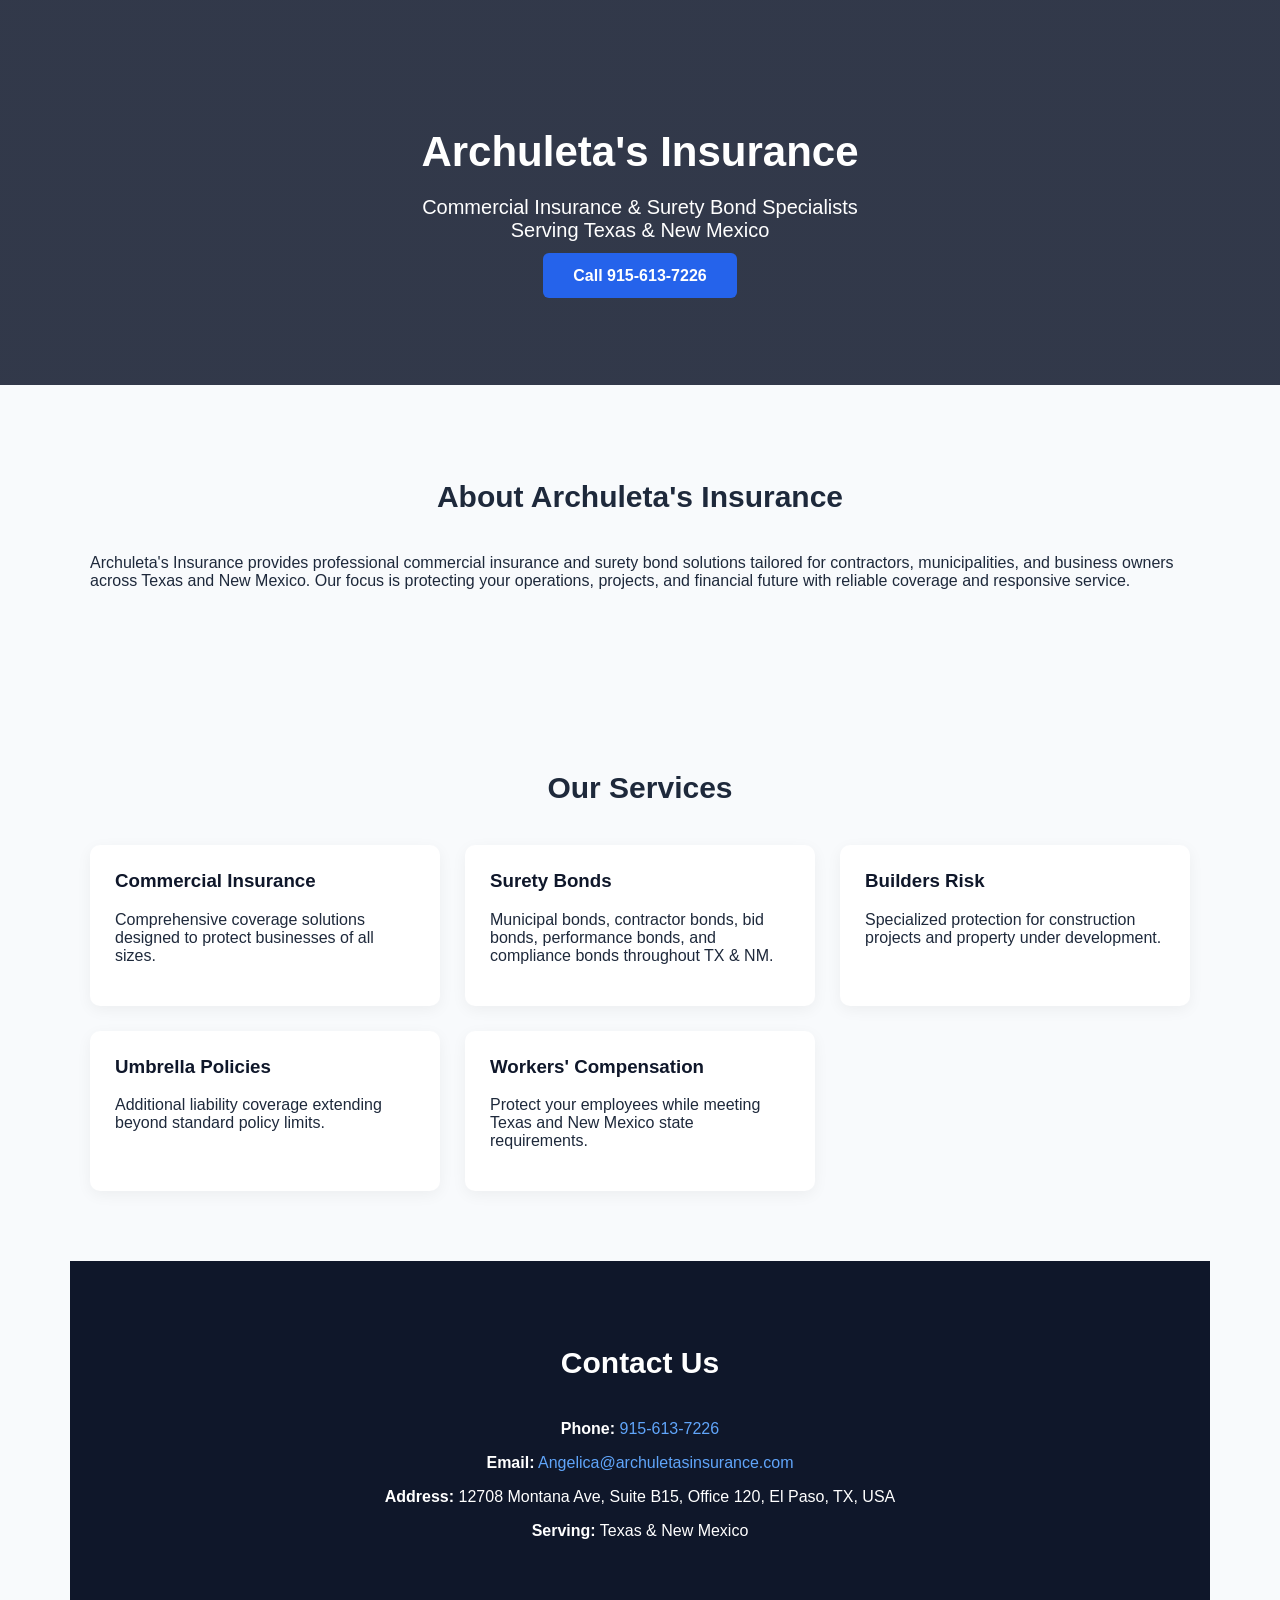
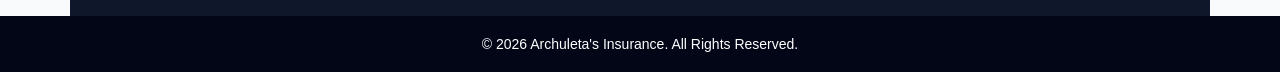
==== index.html @ b3c57e70 "Rename website.html to index.html" ====
<!DOCTYPE html>
<html lang="en">
<head>
<meta charset="UTF-8">
<meta name="viewport" content="width=device-width, initial-scale=1.0">
<title>Archuleta's Insurance | Commercial Insurance & Surety Bonds | TX & NM</title>

<meta name="description" content="Archuleta's Insurance specializes in commercial insurance, surety bonds, contractor bonds, municipal bonds, builders risk, umbrella policies, and workers compensation in Texas and New Mexico.">

<style>
body {
    margin: 0;
    font-family: 'Segoe UI', Tahoma, Geneva, Verdana, sans-serif;
    background: #f8fafc;
    color: #1e293b;
}

header {
    background: linear-gradient(rgba(15,23,42,0.85), rgba(15,23,42,0.85)),
    url('https://images.unsplash.com/photo-1486406146926-c627a92ad1ab') center/cover;
    color: white;
    padding: 100px 20px;
    text-align: center;
}

header h1 {
    font-size: 42px;
    margin-bottom: 10px;
}

header p {
    font-size: 20px;
    margin-bottom: 25px;
}

.btn {
    background: #2563eb;
    padding: 14px 30px;
    color: white;
    text-decoration: none;
    border-radius: 6px;
    font-weight: bold;
}

section {
    padding: 70px 20px;
    max-width: 1100px;
    margin: auto;
}

h2 {
    text-align: center;
    margin-bottom: 40px;
    font-size: 30px;
}

.services {
    display: grid;
    grid-template-columns: repeat(auto-fit, minmax(280px, 1fr));
    gap: 25px;
}

.card {
    background: white;
    padding: 25px;
    border-radius: 10px;
    box-shadow: 0 4px 15px rgba(0,0,0,0.05);
}

.card h3 {
    margin-top: 0;
    color: #0f172a;
}

.contact {
    background: #0f172a;
    color: white;
    text-align: center;
    padding: 60px 20px;
}

.contact a {
    color: #60a5fa;
    text-decoration: none;
}

footer {
    text-align: center;
    padding: 20px;
    background: #020617;
    color: white;
    font-size: 14px;
}
</style>
</head>

<body>

<header>
    <h1>Archuleta's Insurance</h1>
    <p>Commercial Insurance & Surety Bond Specialists<br>Serving Texas & New Mexico</p>
    <a href="tel:9156137226" class="btn">Call 915-613-7226</a>
</header>

<section>
    <h2>About Archuleta's Insurance</h2>
    <p>
        Archuleta's Insurance provides professional commercial insurance and surety bond
        solutions tailored for contractors, municipalities, and business owners across
        Texas and New Mexico. Our focus is protecting your operations, projects, and
        financial future with reliable coverage and responsive service.
    </p>
</section>

<section>
    <h2>Our Services</h2>
    <div class="services">
        <div class="card">
            <h3>Commercial Insurance</h3>
            <p>Comprehensive coverage solutions designed to protect businesses of all sizes.</p>
        </div>

        <div class="card">
            <h3>Surety Bonds</h3>
            <p>Municipal bonds, contractor bonds, bid bonds, performance bonds, and compliance bonds throughout TX & NM.</p>
        </div>

        <div class="card">
            <h3>Builders Risk</h3>
            <p>Specialized protection for construction projects and property under development.</p>
        </div>

        <div class="card">
            <h3>Umbrella Policies</h3>
            <p>Additional liability coverage extending beyond standard policy limits.</p>
        </div>

        <div class="card">
            <h3>Workers' Compensation</h3>
            <p>Protect your employees while meeting Texas and New Mexico state requirements.</p>
        </div>
    </div>
</section>

<section class="contact">
    <h2>Contact Us</h2>
    <p><strong>Phone:</strong> <a href="tel:9156137226">915-613-7226</a></p>
    <p><strong>Email:</strong> <a href="mailto:Angelica@archuletasinsurance.com">Angelica@archuletasinsurance.com</a></p>
    <p><strong>Address:</strong> 12708 Montana Ave, Suite B15, Office 120, El Paso, TX, USA</p>
    <p><strong>Serving:</strong> Texas & New Mexico</p>
</section>

<footer>
    © 2026 Archuleta's Insurance. All Rights Reserved.
</footer>

</body>
</html>
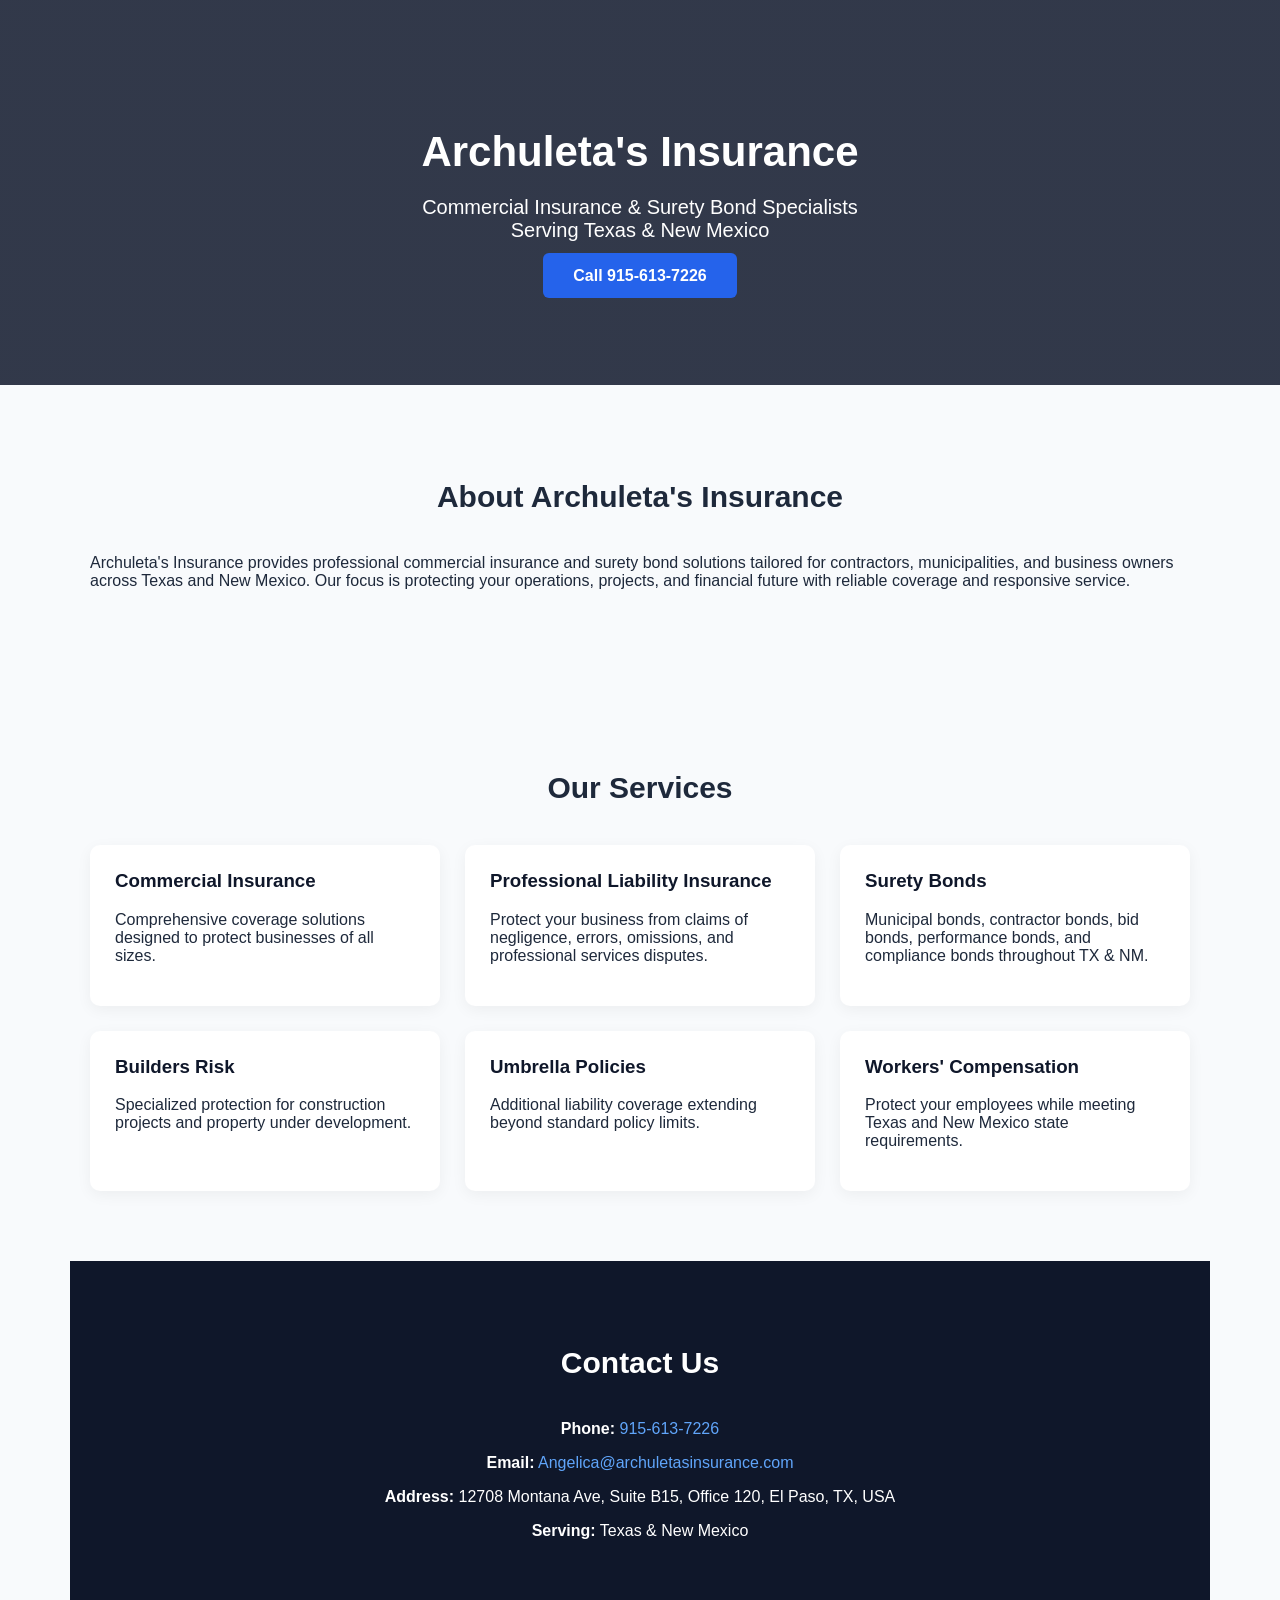
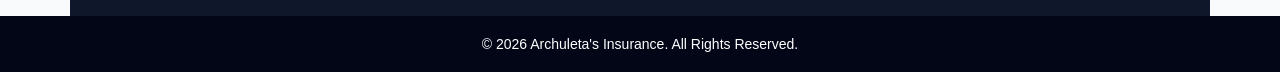
==== commit 07d038e9: "Update index.html" ====
--- a/index.html
+++ b/index.html
@@ -5,7 +5,7 @@
 <meta name="viewport" content="width=device-width, initial-scale=1.0">
 <title>Archuleta's Insurance | Commercial Insurance & Surety Bonds | TX & NM</title>
 
-<meta name="description" content="Archuleta's Insurance specializes in commercial insurance, surety bonds, contractor bonds, municipal bonds, builders risk, umbrella policies, and workers compensation in Texas and New Mexico.">
+<meta name="description" content="Archuleta's Insurance specializes in commercial insurance, professional liability insurance, surety bonds, contractor bonds, municipal bonds, builders risk, umbrella policies, and workers compensation in Texas and New Mexico.">
 
 <style>
 body {
@@ -121,6 +121,11 @@
         </div>
 
         <div class="card">
+            <h3>Professional Liability Insurance</h3>
+            <p>Protect your business from claims of negligence, errors, omissions, and professional services disputes.</p>
+        </div>
+
+        <div class="card">
             <h3>Surety Bonds</h3>
             <p>Municipal bonds, contractor bonds, bid bonds, performance bonds, and compliance bonds throughout TX & NM.</p>
         </div>
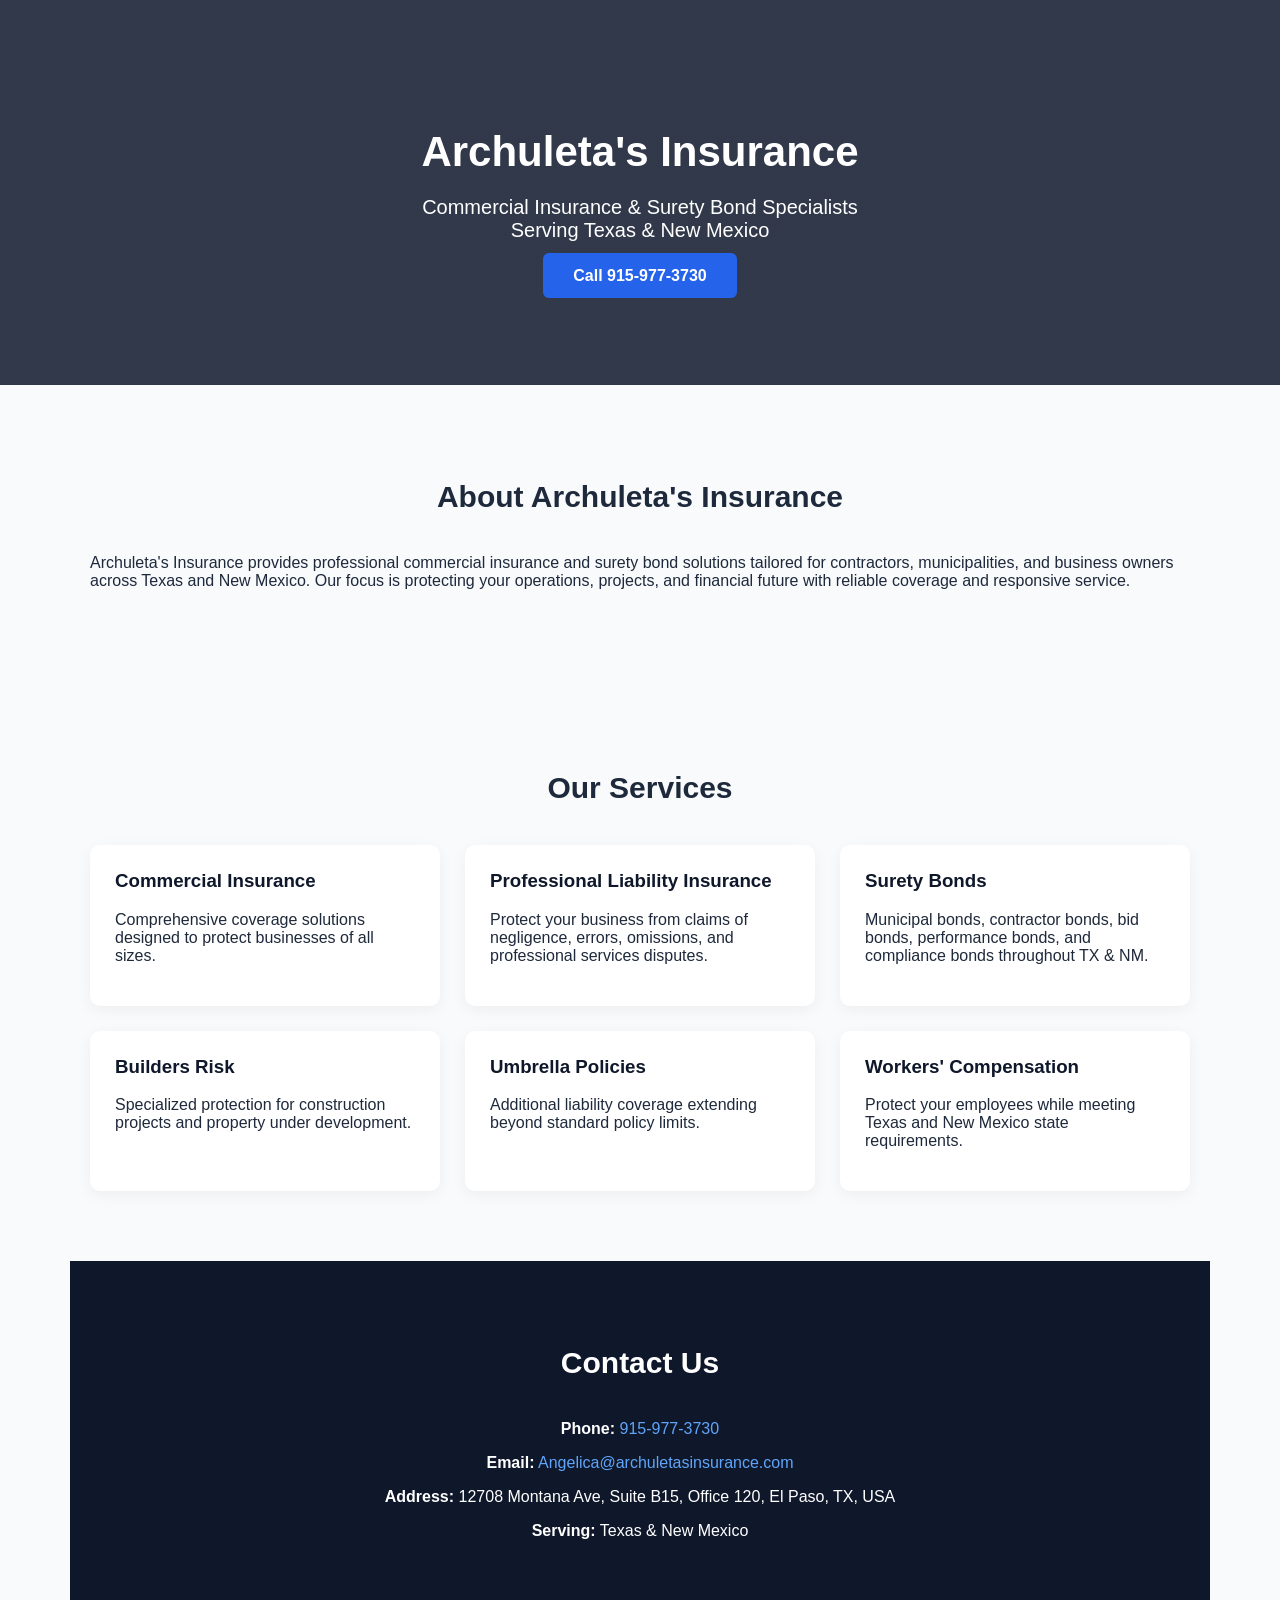
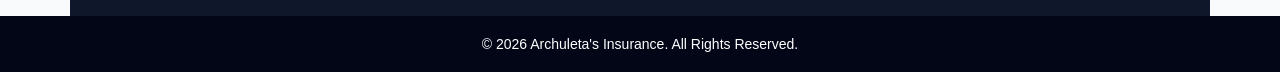
==== commit 4b59ad6f: "Update index.html" ====
--- a/index.html
+++ b/index.html
@@ -99,7 +99,7 @@
 <header>
     <h1>Archuleta's Insurance</h1>
     <p>Commercial Insurance & Surety Bond Specialists<br>Serving Texas & New Mexico</p>
-    <a href="tel:9156137226" class="btn">Call 915-613-7226</a>
+    <a href="tel:9159773730" class="btn">Call 915-977-3730</a>
 </header>
 
 <section>
@@ -149,7 +149,7 @@
 
 <section class="contact">
     <h2>Contact Us</h2>
-    <p><strong>Phone:</strong> <a href="tel:9156137226">915-613-7226</a></p>
+    <p><strong>Phone:</strong> <a href="tel:9159773730">915-977-3730</a></p>
     <p><strong>Email:</strong> <a href="mailto:Angelica@archuletasinsurance.com">Angelica@archuletasinsurance.com</a></p>
     <p><strong>Address:</strong> 12708 Montana Ave, Suite B15, Office 120, El Paso, TX, USA</p>
     <p><strong>Serving:</strong> Texas & New Mexico</p>
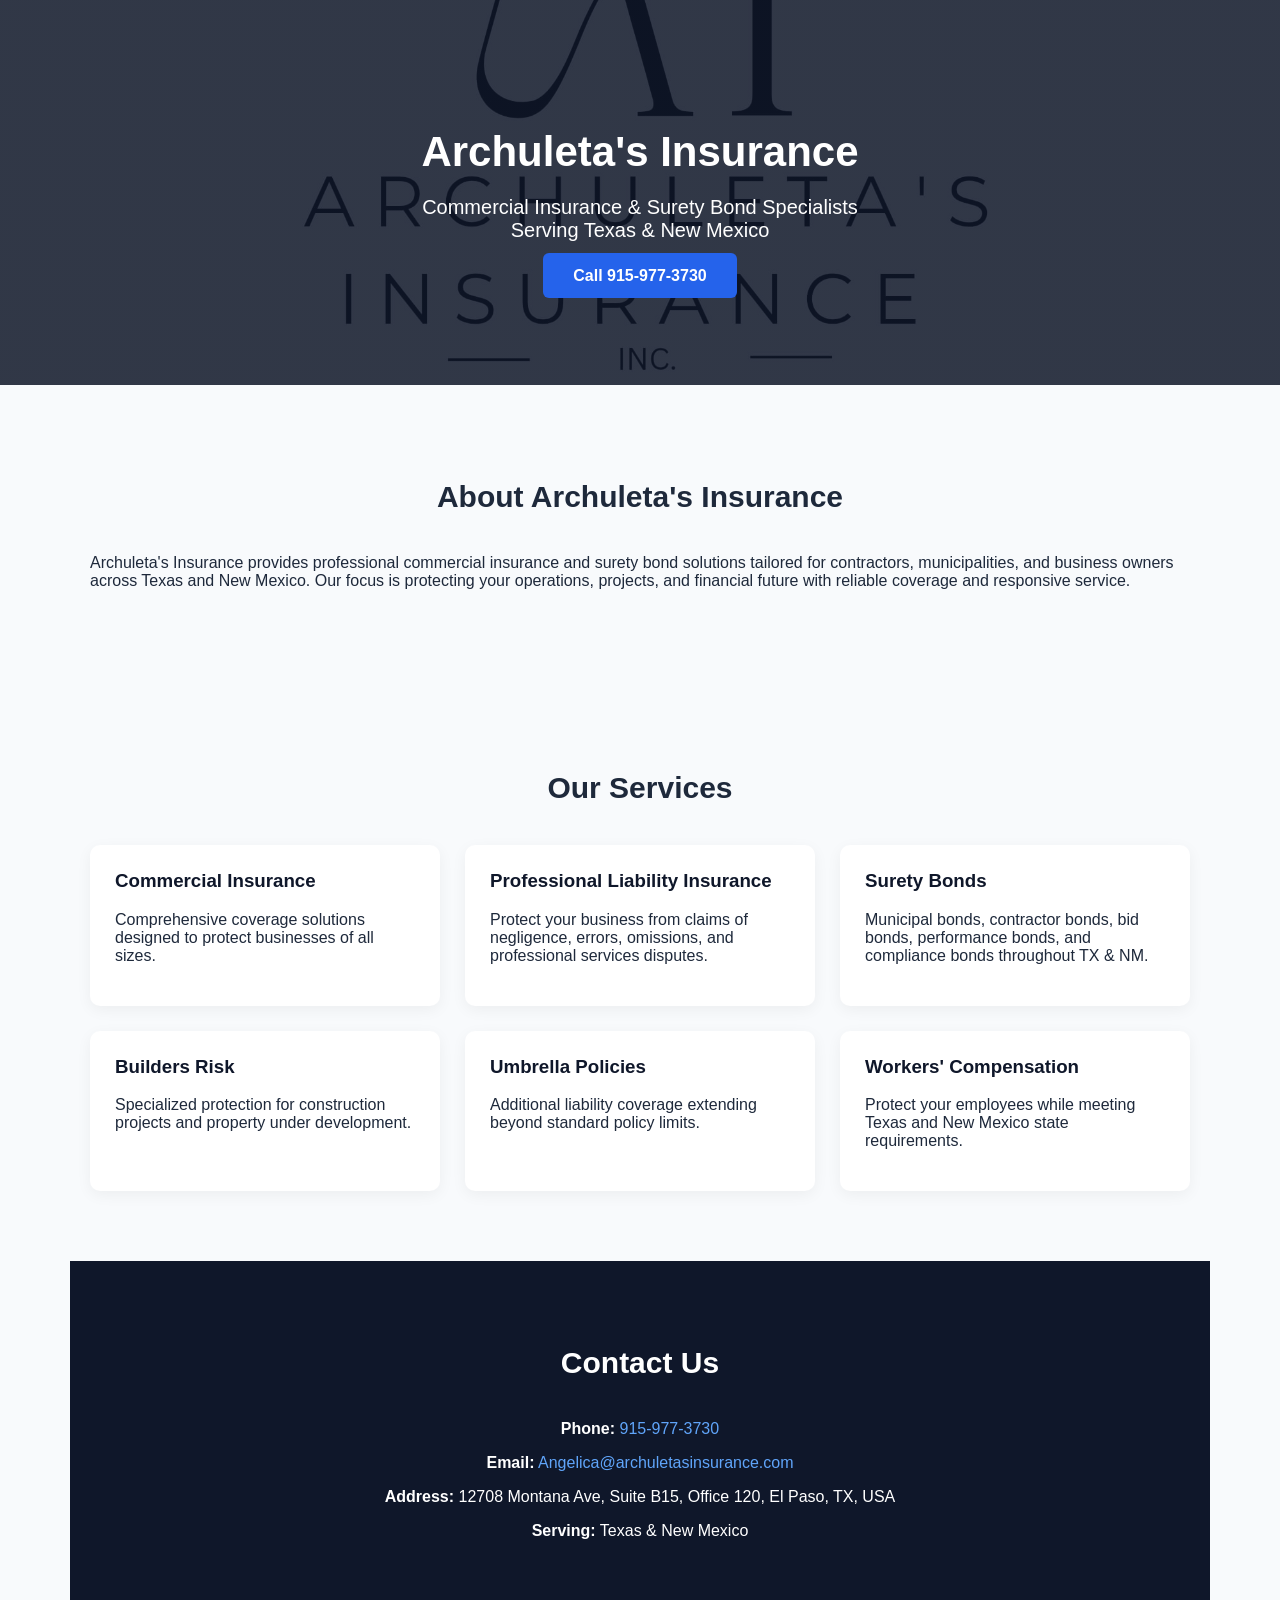
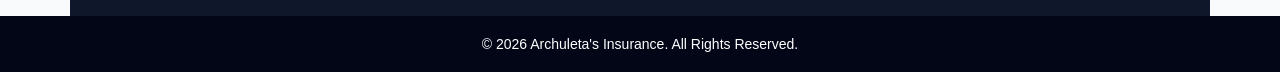
==== commit f402c16e: "Update index.html" ====
--- a/index.html
+++ b/index.html
@@ -17,7 +17,7 @@
 
 header {
     background: linear-gradient(rgba(15,23,42,0.85), rgba(15,23,42,0.85)),
-    url('https://images.unsplash.com/photo-1486406146926-c627a92ad1ab') center/cover;
+    url('IMG-20260316-WA0018.jpg') center/cover;
     color: white;
     padding: 100px 20px;
     text-align: center;
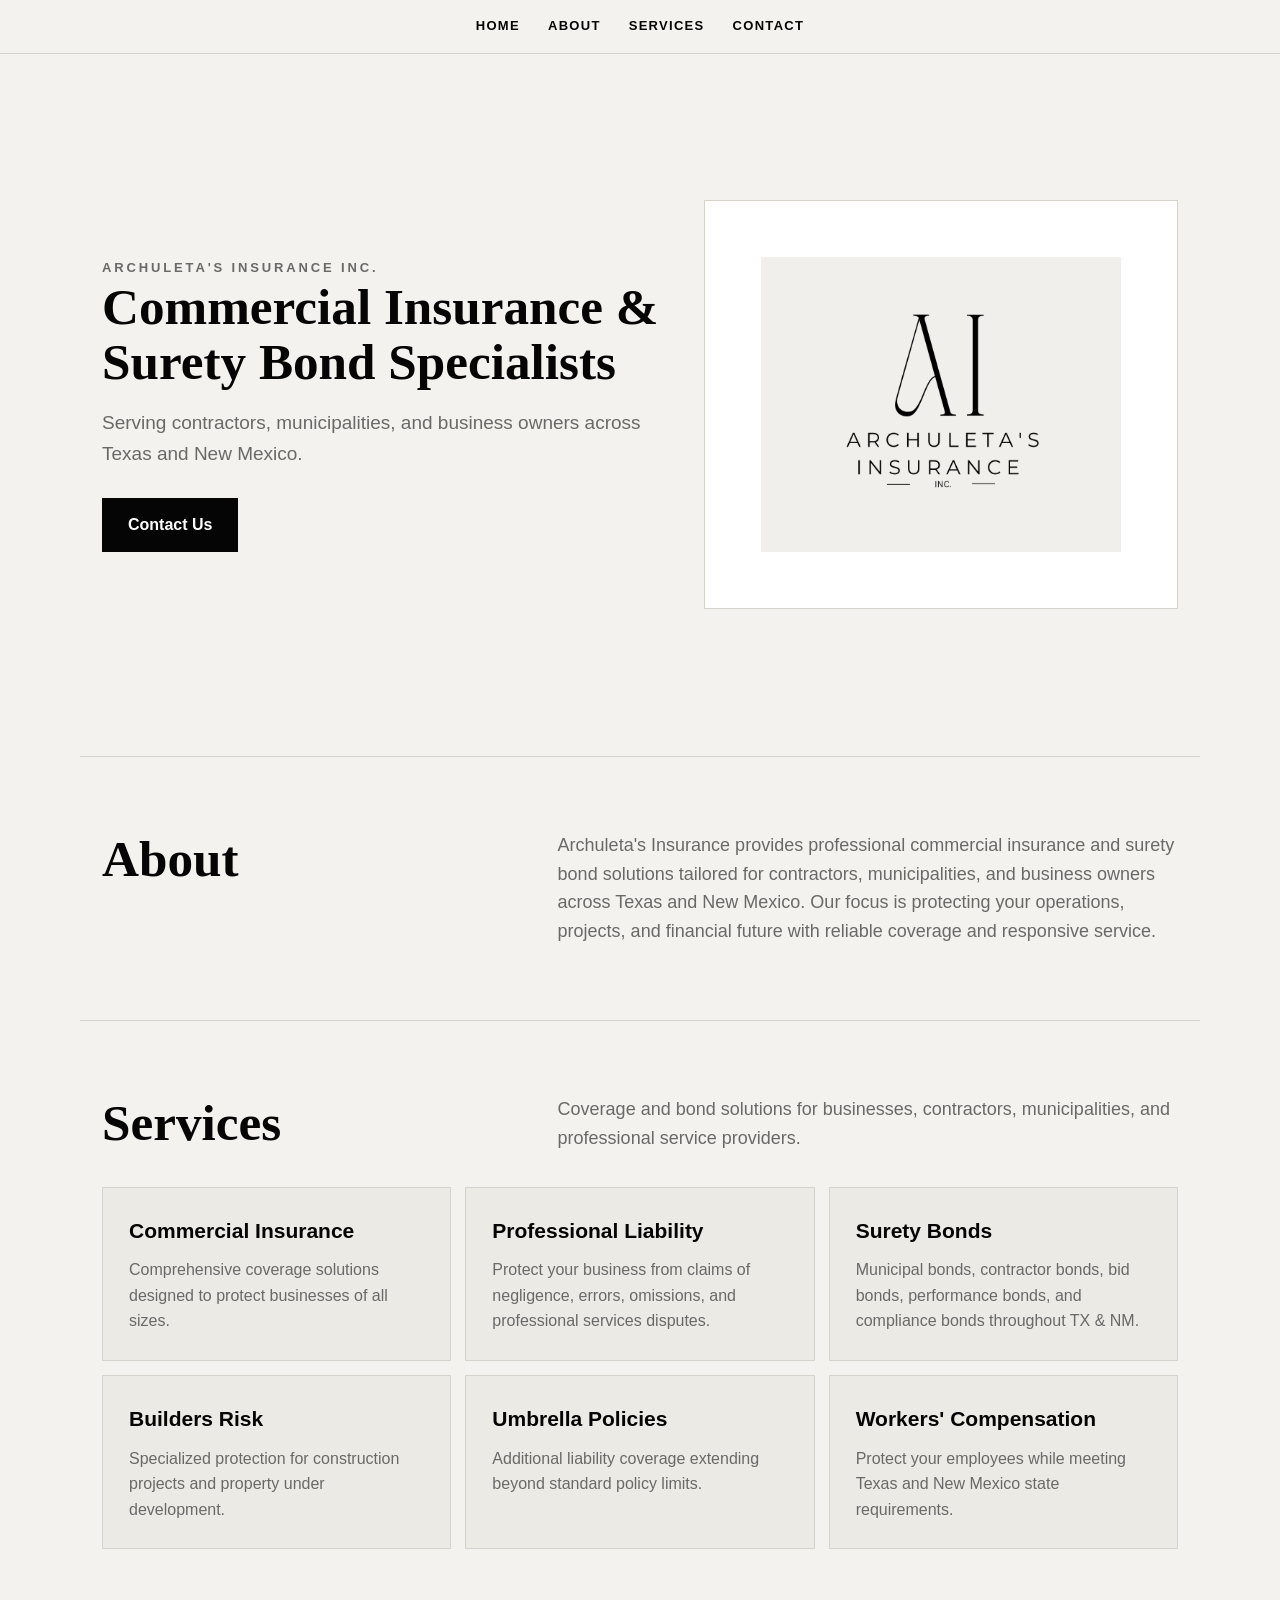
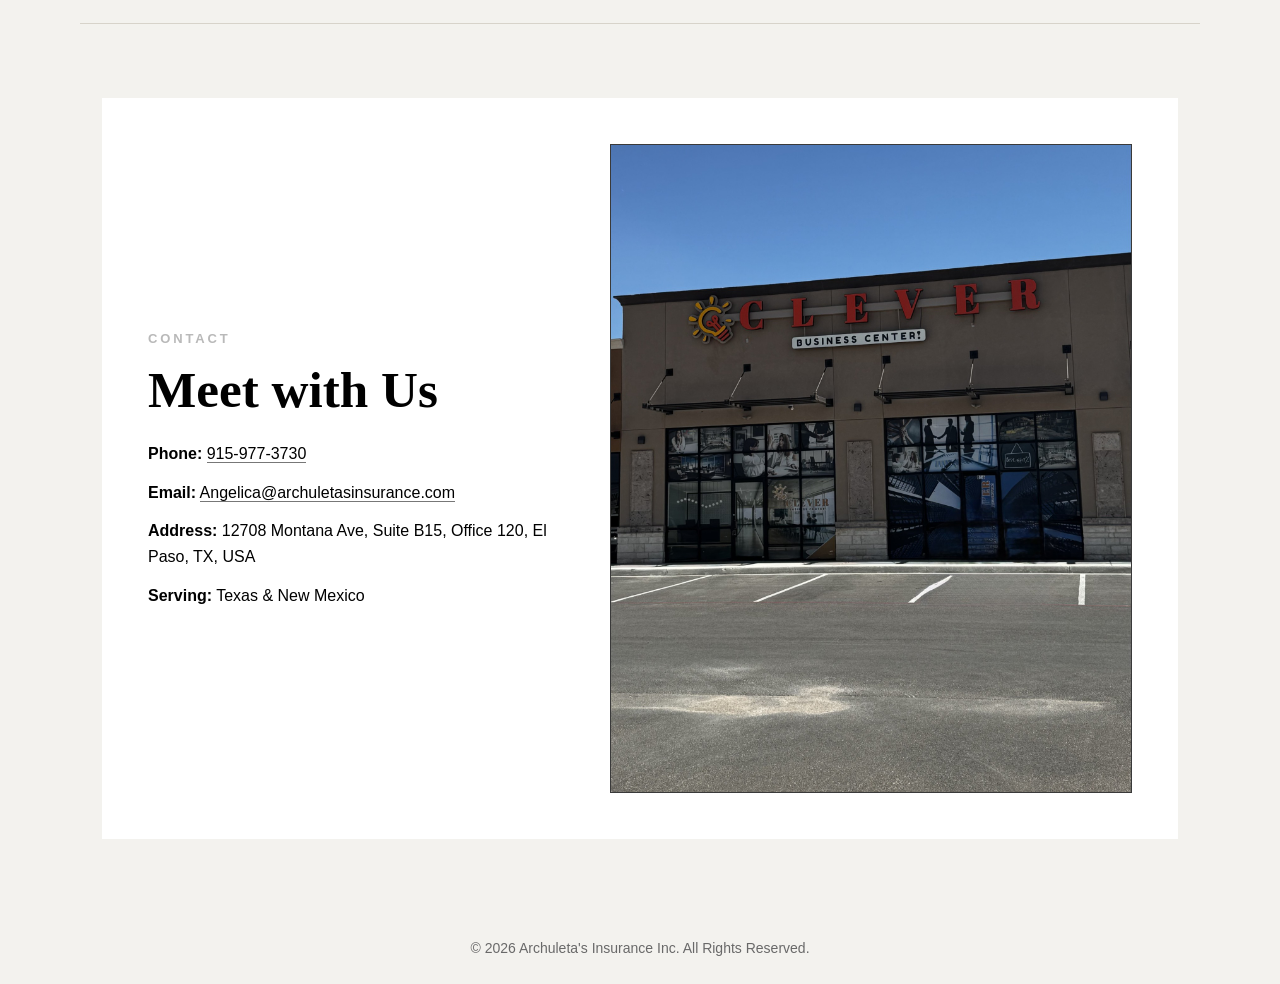
==== commit c1f01896: "Updated website format with new pictures" ====
--- a/index.html
+++ b/index.html
@@ -1,163 +1,100 @@
 <!DOCTYPE html>
 <html lang="en">
-<head>
-<meta charset="UTF-8">
-<meta name="viewport" content="width=device-width, initial-scale=1.0">
-<title>Archuleta's Insurance | Commercial Insurance & Surety Bonds | TX & NM</title>
-
-<meta name="description" content="Archuleta's Insurance specializes in commercial insurance, professional liability insurance, surety bonds, contractor bonds, municipal bonds, builders risk, umbrella policies, and workers compensation in Texas and New Mexico.">
-
-<style>
-body {
-    margin: 0;
-    font-family: 'Segoe UI', Tahoma, Geneva, Verdana, sans-serif;
-    background: #f8fafc;
-    color: #1e293b;
-}
-
-header {
-    background: linear-gradient(rgba(15,23,42,0.85), rgba(15,23,42,0.85)),
-    url('IMG-20260316-WA0018.jpg') center/cover;
-    color: white;
-    padding: 100px 20px;
-    text-align: center;
-}
-
-header h1 {
-    font-size: 42px;
-    margin-bottom: 10px;
-}
-
-header p {
-    font-size: 20px;
-    margin-bottom: 25px;
-}
-
-.btn {
-    background: #2563eb;
-    padding: 14px 30px;
-    color: white;
-    text-decoration: none;
-    border-radius: 6px;
-    font-weight: bold;
-}
-
-section {
-    padding: 70px 20px;
-    max-width: 1100px;
-    margin: auto;
-}
-
-h2 {
-    text-align: center;
-    margin-bottom: 40px;
-    font-size: 30px;
-}
-
-.services {
-    display: grid;
-    grid-template-columns: repeat(auto-fit, minmax(280px, 1fr));
-    gap: 25px;
-}
-
-.card {
-    background: white;
-    padding: 25px;
-    border-radius: 10px;
-    box-shadow: 0 4px 15px rgba(0,0,0,0.05);
-}
-
-.card h3 {
-    margin-top: 0;
-    color: #0f172a;
-}
-
-.contact {
-    background: #0f172a;
-    color: white;
-    text-align: center;
-    padding: 60px 20px;
-}
-
-.contact a {
-    color: #60a5fa;
-    text-decoration: none;
-}
-
-footer {
-    text-align: center;
-    padding: 20px;
-    background: #020617;
-    color: white;
-    font-size: 14px;
-}
-</style>
-</head>
-
-<body>
-
-<header>
-    <h1>Archuleta's Insurance</h1>
-    <p>Commercial Insurance & Surety Bond Specialists<br>Serving Texas & New Mexico</p>
-    <a href="tel:9159773730" class="btn">Call 915-977-3730</a>
+    <head>
+        <meta charset="UTF-8">
+        <meta name="viewport" content="width=device-width, initial-scale=1.0">
+        <meta name="description" content="Archuleta's Insurance Inc. provides commercial insurance, professional liability coverage, surety bonds, builders risk, umbrella policies, and workers' compensation support for businesses in Texas and New Mexico.">
+        <meta name="author" content="Archuleta's Insurance Inc.">
+        <link rel="stylesheet" href="index.css">
+        <title>Archuleta's Insurance Inc. | Commercial Insurance & Bonds</title>
+    </head>
+    <body>
+        <nav aria-label="Main navigation">
+            <div class="nav-inner">
+                <a href="#top">Home</a>
+                <a href="#about">About</a>
+                <a href="#services">Services</a>
+                <a href="#contact">Contact</a>
+            </div>
+        </nav>
+<header class="hero" id="top">
+    <div class="hero-card">
+        <div class="eyebrow">Archuleta's Insurance Inc.</div>
+        <h2>Commercial Insurance & Surety Bond Specialists</h2>
+        <div class="hero-copy">
+            <p>Serving contractors, municipalities, and business owners across Texas and New Mexico.</p>
+        </div>
+        <a class="button" href="#contact">Contact Us</a>
+    </div>
+    <div class="logo-frame">
+        <img src="ArchuletaIncLogo.jpg" alt="Archuleta's Insurance Inc. logo">
+    </div>
 </header>
-
-<section>
-    <h2>About Archuleta's Insurance</h2>
-    <p>
-        Archuleta's Insurance provides professional commercial insurance and surety bond
-        solutions tailored for contractors, municipalities, and business owners across
-        Texas and New Mexico. Our focus is protecting your operations, projects, and
-        financial future with reliable coverage and responsive service.
-    </p>
+<main>
+    <section id="about">
+        <div class="row">
+            <h2>About</h2>
+            <div>
+                <p>Archuleta's Insurance provides professional commercial insurance and surety bond solutions tailored for contractors, municipalities, and business owners across Texas and New Mexico. Our focus is protecting your operations, projects, and financial future with reliable coverage and responsive service.</p>
+            </div>
+        </div>
+    </section>
+    <section id="services">
+        <div class="row">
+            <h2>Services</h2>
+            <p>Coverage and bond solutions for businesses, contractors, municipalities, and professional service providers.</p>
+        </div>
+        <div class="services">
+            <article class="service-card">
+                <h3>Commercial Insurance</h3>
+                <p>Comprehensive coverage solutions designed to protect businesses of all sizes.</p>
+            </article>
+            <article class="service-card">
+                <h3>Professional Liability</h3>
+                <p>Protect your business from claims of negligence, errors, omissions, and professional services disputes.</p>
+            </article>
+            <article class="service-card">
+                <h3>Surety Bonds</h3>
+                <p>Municipal bonds, contractor bonds, bid bonds, performance bonds, and compliance bonds throughout TX & NM.</p>
+            </article>
+            <article class="service-card">
+                <h3>Builders Risk</h3>
+                <p>Specialized protection for construction projects and property under development.</p>
+            </article>
+            <article class="service-card">
+                <h3>Umbrella Policies</h3>
+                <p>Additional liability coverage extending beyond standard policy limits.</p>
+            </article>
+            <article class="service-card">
+                <h3>Workers' Compensation</h3>
+                <p>Protect your employees while meeting Texas and New Mexico state requirements.</p>
+            </article>
+        </div>
 </section>
-
-<section>
-    <h2>Our Services</h2>
-    <div class="services">
-        <div class="card">
-            <h3>Commercial Insurance</h3>
-            <p>Comprehensive coverage solutions designed to protect businesses of all sizes.</p>
-        </div>
-
-        <div class="card">
-            <h3>Professional Liability Insurance</h3>
-            <p>Protect your business from claims of negligence, errors, omissions, and professional services disputes.</p>
-        </div>
-
-        <div class="card">
-            <h3>Surety Bonds</h3>
-            <p>Municipal bonds, contractor bonds, bid bonds, performance bonds, and compliance bonds throughout TX & NM.</p>
-        </div>
-
-        <div class="card">
-            <h3>Builders Risk</h3>
-            <p>Specialized protection for construction projects and property under development.</p>
-        </div>
-
-        <div class="card">
-            <h3>Umbrella Policies</h3>
-            <p>Additional liability coverage extending beyond standard policy limits.</p>
-        </div>
-
-        <div class="card">
-            <h3>Workers' Compensation</h3>
-            <p>Protect your employees while meeting Texas and New Mexico state requirements.</p>
-        </div>
-    </div>
-</section>
-
-<section class="contact">
-    <h2>Contact Us</h2>
-    <p><strong>Phone:</strong> <a href="tel:9159773730">915-977-3730</a></p>
-    <p><strong>Email:</strong> <a href="mailto:Angelica@archuletasinsurance.com">Angelica@archuletasinsurance.com</a></p>
-    <p><strong>Address:</strong> 12708 Montana Ave, Suite B15, Office 120, El Paso, TX, USA</p>
-    <p><strong>Serving:</strong> Texas & New Mexico</p>
-</section>
-
-<footer>
-    © 2026 Archuleta's Insurance. All Rights Reserved.
-</footer>
-
+<section id="contact">
+    <div class="contact-box">
+        <div class="contact-content">
+            <p class="eyebrow contact-eyebrow">Contact</p>
+            <h2>Meet with Us</h2>
+            <div class="contact-info">
+                <div>
+                    <strong>Phone:</strong> <a href="tel:9159773730">915-977-3730</a>
+                </div>
+                <div>
+                    <strong>Email:</strong> <a href="mailto:Angelica@archuletasinsurance.com">Angelica@archuletasinsurance.com</a>
+                </div>
+                <div>
+                    <strong>Address:</strong> 12708 Montana Ave, Suite B15, Office 120, El Paso, TX, USA</div>
+                    <div>
+                        <strong>Serving:</strong> Texas & New Mexico</div>
+                    </div>
+                </div>
+                <figure class="contact-image">
+                    <img src="archuletaincbldg.jpg" alt="Archuleta's Insurance office building">
+                </figure>
+            </div>
+        </section>
+    </main>
+    <footer>© 2026 Archuleta's Insurance Inc. All Rights Reserved.</footer>
 </body>
-</html>
+</html>
--- a/index.css
+++ b/index.css
@@ -0,0 +1,191 @@
+:root{
+    --black:#050505;
+    --ivory:#f3f2ee;
+    --white:#fff;
+    --muted:#696969;
+    --line:#d7d3ca;
+    --silver:#eceae4
+}
+    
+*{
+    box-sizing:border-box
+}
+html{
+    scroll-behavior:smooth
+}
+body{
+    margin:0;
+    color:var(--black);
+    background:var(--ivory);
+    font-family:Helvetica,Arial,sans-serif;
+    line-height:1.6
+}
+img{
+    max-width:100%
+}
+nav{
+    position:sticky;
+    top:0;
+    z-index:20;
+    background:rgba(243,242,238,.92);
+    backdrop-filter:blur(10px);
+    border-bottom:1px solid var(--line)
+}
+.nav-inner{
+    max-width:1120px;
+    margin:0 auto;
+    padding:16px 22px;
+    display:flex;
+    justify-content:center;
+    gap:28px
+}
+.nav-inner a{
+    color:var(--black);
+    text-decoration:none;
+    font-weight:800;
+    text-transform:uppercase;
+    letter-spacing:.1em;
+    font-size:13px
+}
+.hero{
+    min-height:78vh;
+    max-width:1120px;
+    margin:0 auto;
+    display:grid;
+    grid-template-columns:1fr .85fr;
+    gap:44px;
+    align-items:center;
+    text-align:left;
+    padding:72px 22px
+}
+.hero-card{
+    width:100%;
+}
+.logo-frame{
+    background:var(--white);
+    border:1px solid var(--line);
+    padding:clamp(28px,5vw,56px);
+    margin:0;width:100%
+}
+.logo-frame img{width:100%;
+    height:auto;
+    display:block;
+}
+.eyebrow{
+    color:var(--muted);
+    text-transform:uppercase;
+    letter-spacing:.22em;
+    font-weight:900;
+    font-size:13px;
+}
+h1,h2{
+    font-family:Georgia,'Times New Roman',serif;
+    line-height:1.08;margin:0
+}
+h1{
+    font-size:clamp(34px,5vw,58px);
+    margin:18px auto 26px;
+    max-width:900px
+}
+h2{
+    font-size:clamp(32px,4vw,52px)
+}
+.button{
+    display:inline-block;
+    color:white;background:var(--black);
+    padding:14px 26px;
+    text-decoration:none;
+    font-weight:900;
+    margin-top:10px
+}
+section{
+    max-width:1120px;
+    margin:0 auto;padding:74px 22px;
+    border-top:1px solid var(--line)
+}
+.row{
+    display:grid;
+    grid-template-columns:.8fr 1.2fr;
+    gap:42px;
+    align-items:start;
+}
+.row p{
+    color:var(--muted);
+    font-size:18px;
+    margin:0;
+}
+.services{
+    display:grid;
+    grid-template-columns:repeat(3,1fr);
+    gap:14px;margin-top:34px;
+}
+.service-card{
+    background:var(--silver);
+    padding:26px;
+    border:1px solid var(--line);
+}
+.service-card h3{
+    font-size:21px;
+    margin:0 0 10px;
+}
+.service-card p{
+    color:var(--muted);
+    margin:0;
+}
+.contact-box{
+    background:var(--white);
+    color:black;
+    padding:clamp(26px,5vw,46px);
+    display:grid;
+    grid-template-columns:.9fr 1.1fr;
+    gap:34px;
+    align-items:stretch;
+}
+.contact-box h2{
+    color:black;
+    margin-bottom:24px;
+}
+.contact-eyebrow{
+    color:#b9b9b9;
+    margin:0 0 12px;
+}
+.contact-content{
+    display:flex;
+    flex-direction:column;
+    justify-content:center;
+}
+.contact-info{
+    display:grid;
+    gap:13px;
+}
+.contact-info a{
+    color:black;
+    text-decoration:none;
+    border-bottom:1px solid #777;
+}
+.contact-image{
+    margin:0;
+    min-height:340px;
+    overflow:hidden;
+    border:1px solid #3a3a3a;
+    background:white;
+}
+.contact-image img{
+    width:100%;
+    height:100%;
+    min-height:340px;
+    display:block;
+    object-fit:cover;
+    object-position:center;
+}
+footer{
+    text-align:center;
+    color:var(--muted);
+    padding:24px 20px;
+    font-size:14px;
+}
+@media(
+    max-width:850px)
+    {.nav-inner{flex-wrap:wrap;gap:18px}.row,.contact-box{grid-template-columns:1fr}.services{grid-template-columns:1fr}.contact-image,.contact-image img{min-height:260px}}
+
+.hero-copy p{color:var(--muted);font-size:19px;max-width:640px}.hero .logo-frame{order:2}.hero .hero-card{order:1}@media(max-width:850px){.hero{grid-template-columns:1fr;text-align:center}.hero .logo-frame{order:1}.hero .hero-card{order:2}.logo-frame{margin:0 auto;width:min(560px,100%)}}
